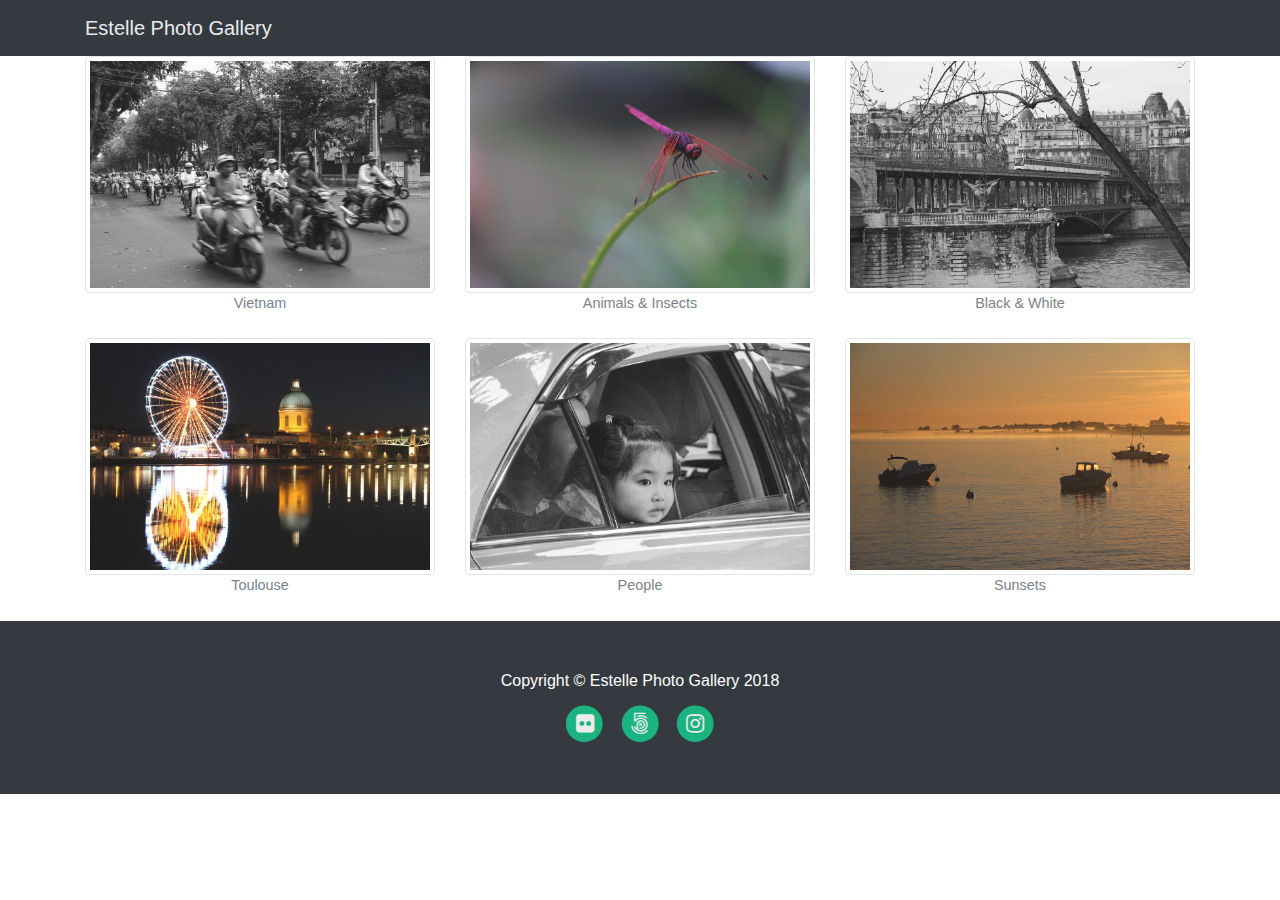
==== index.html @ 092b8db9 "Initial commit" ====
<!DOCTYPE html>
<html lang="en">

  <head>

    <meta charset="utf-8">
    <meta name="viewport" content="width=device-width, initial-scale=1, shrink-to-fit=no">
    <meta name="description" content="Photo Gallery">
    <meta name="author" content="Estelle">
    <link rel="icon" type="image/png" href="favicon.png" />

    <title>Estelle Photo Gallery</title>

    <!-- Bootstrap core CSS -->
    <link href="https://maxcdn.bootstrapcdn.com/bootstrap/4.0.0/css/bootstrap.min.css" rel="stylesheet">

    <!-- Font Awesome -->
    <link href="https://maxcdn.bootstrapcdn.com/font-awesome/4.7.0/css/font-awesome.min.css" rel="stylesheet">

    <!-- Custom styles -->
    <link href="css/styles.css" rel="stylesheet">

  </head>

  <body>

    <!-- Navigation -->
    <nav class="navbar navbar-dark bg-dark">
      <div class="container">
        <a class="navbar-brand" href="index.html">Estelle Photo Gallery</a>
      </div>
    </nav>

    <!-- Page Content -->
    <div class="container">

      <div class="row text-center text-lg-left">

        <div class="col-lg-4 col-md-4 col-xs-6">
          <a class="d-block mb-4 h-100" href="album/vietnam.html">
            <img class="img-fluid img-thumbnail" src="img/vietnam/img.jpg" alt="Vietnam">
            <figcaption class="figure-caption text-center">Vietnam</figcaption>
          </a>
        </div>
        <div class="col-lg-4 col-md-4 col-xs-6">
          <a class="d-block mb-4 h-100" href="album/animals">
            <img class="img-fluid img-thumbnail" src="img/animals/img.jpg" alt="Animals">
            <figcaption class="figure-caption text-center">Animals & Insects</figcaption>
          </a>
        </div>
        <div class="col-lg-4 col-md-4 col-xs-6">
          <a class="d-block mb-4 h-100" href="album/blackandwhite">
            <img class="img-fluid img-thumbnail" src="img/blackandwhite/img.jpg" alt="BlackAndWhite">
            <figcaption class="figure-caption text-center">Black & White</figcaption>
          </a>
        </div>
        <div class="col-lg-4 col-md-4 col-xs-6">
          <a class="d-block mb-4 h-100" href="album/toulouse">
            <img class="img-fluid img-thumbnail" src="img/toulouse/img.jpg" alt="Toulouse">
            <figcaption class="figure-caption text-center">Toulouse</figcaption>
          </a>
        </div>
        <div class="col-lg-4 col-md-4 col-xs-6">
          <a class="d-block mb-4 h-100" href="album/people">
            <img class="img-fluid img-thumbnail" src="img/people/img.jpg" alt="People">
            <figcaption class="figure-caption text-center">People</figcaption>
          </a>
        </div>
        <div class="col-lg-4 col-md-4 col-xs-6">
          <a class="d-block mb-4 h-100" href="album/sunsets">
            <img class="img-fluid img-thumbnail" src="img/sunsets/img.jpg" alt="Sunsets">
            <figcaption class="figure-caption text-center">Sunsets</figcaption>
          </a>
        </div>
      </div>

    </div>
    <!-- /.container -->

    <!-- Footer -->
    <footer class="py-5 bg-dark">
      <div class="container text-center">
        <p class="m-0 text-white">Copyright &copy; Estelle Photo Gallery 2018</p>
         <ul class="list-inline mb-0">
          <li class="list-inline-item">
            <a href="https://www.flickr.com/photos/155552305@N07/" target="_blank">
              <span class="fa-stack fa-lg">
                <i class="fa fa-circle fa-stack-2x"></i>
                <i class="fa fa-flickr fa-stack-1x fa-inverse"></i>
              </span>
            </a>
          </li>
          <li class="list-inline-item">
            <a href="https://500px.com/estellepicq" target="_blank">
              <span class="fa-stack fa-lg">
                <i class="fa fa-circle fa-stack-2x"></i>
                <i class="fa fa-500px fa-stack-1x fa-inverse"></i>
              </span>
            </a>
          </li>
          <li class="list-inline-item">
            <a href="https://www.instagram.com/estellepicq/" target="_blank">
              <span class="fa-stack fa-lg">
                <i class="fa fa-circle fa-stack-2x"></i>
                <i class="fa fa-instagram fa-stack-1x fa-inverse"></i>
              </span>
            </a>
          </li>
        </ul>
      </div>
    </footer>

    <!-- Bootstrap core JavaScript -->
    <script src="http://code.jquery.com/jquery-3.3.1.min.js"></script>
    <script src="https://maxcdn.bootstrapcdn.com/bootstrap/4.0.0/js/bootstrap.bundle.min.js"></script>

  </body>

</html>
---- css/styles.css ----
a {
  opacity: 0.9;
}

a:hover {
  text-decoration: none;
  opacity: 1;
}

.fa-circle {
  color: #19c186;
}

ul {
  margin-top: 10px;
}
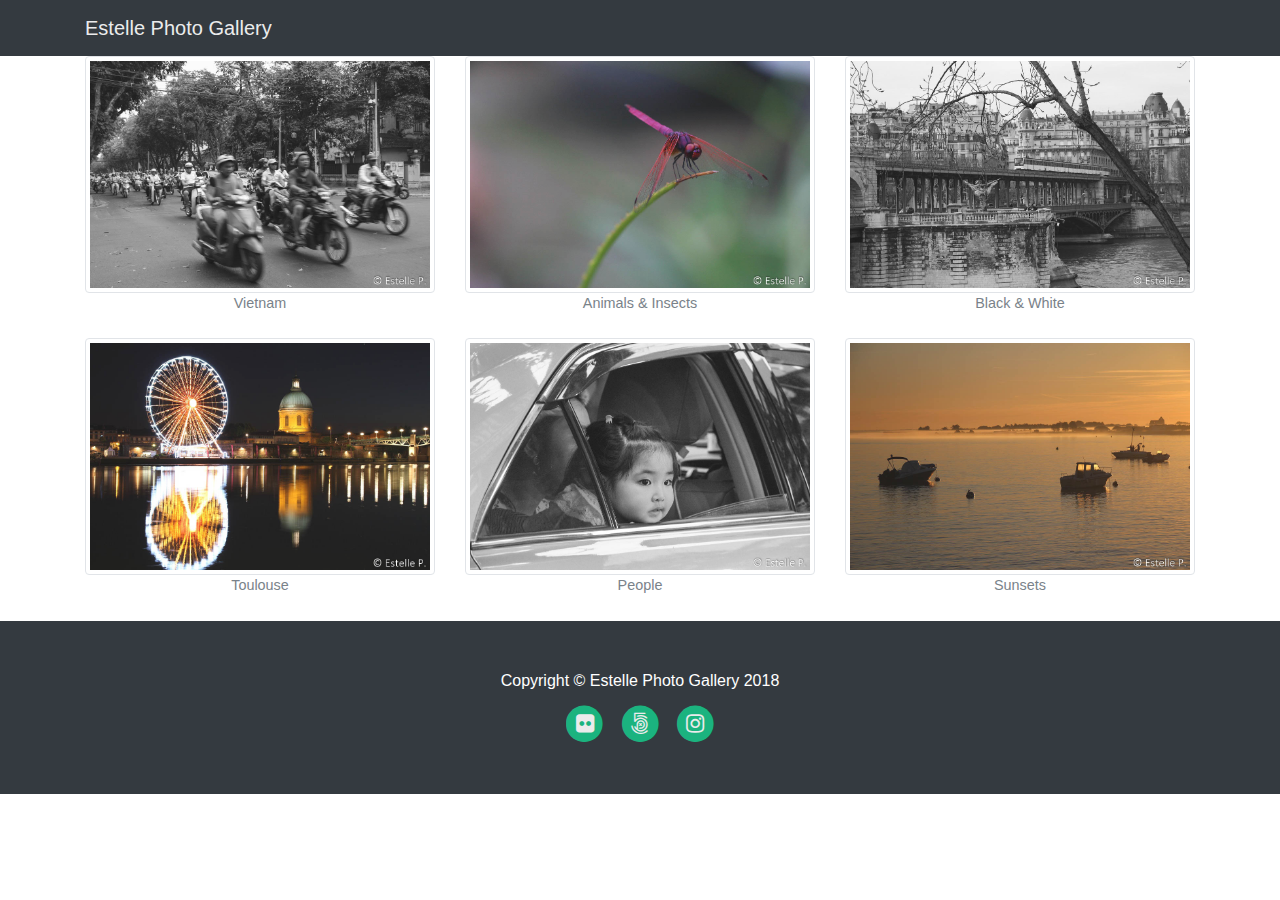
==== commit 3284a6cd: "Fix navbar link" ====
--- a/index.html
+++ b/index.html
@@ -27,7 +27,7 @@
     <!-- Navigation -->
     <nav class="navbar navbar-dark bg-dark">
       <div class="container">
-        <a class="navbar-brand" href="index.html">Estelle Photo Gallery</a>
+        <a class="navbar-brand" href="./">Estelle Photo Gallery</a>
       </div>
     </nav>
 
@@ -37,37 +37,37 @@
       <div class="row text-center text-lg-left">
 
         <div class="col-lg-4 col-md-4 col-xs-6">
-          <a class="d-block mb-4 h-100" href="album/vietnam.html">
+          <a class="d-block mb-4 h-100" href="album/vietnam/">
             <img class="img-fluid img-thumbnail" src="img/vietnam/img.jpg" alt="Vietnam">
             <figcaption class="figure-caption text-center">Vietnam</figcaption>
           </a>
         </div>
         <div class="col-lg-4 col-md-4 col-xs-6">
-          <a class="d-block mb-4 h-100" href="album/animals">
+          <a class="d-block mb-4 h-100" href="album/animals/">
             <img class="img-fluid img-thumbnail" src="img/animals/img.jpg" alt="Animals">
             <figcaption class="figure-caption text-center">Animals & Insects</figcaption>
           </a>
         </div>
         <div class="col-lg-4 col-md-4 col-xs-6">
-          <a class="d-block mb-4 h-100" href="album/blackandwhite">
+          <a class="d-block mb-4 h-100" href="album/blackandwhite/">
             <img class="img-fluid img-thumbnail" src="img/blackandwhite/img.jpg" alt="BlackAndWhite">
             <figcaption class="figure-caption text-center">Black & White</figcaption>
           </a>
         </div>
         <div class="col-lg-4 col-md-4 col-xs-6">
-          <a class="d-block mb-4 h-100" href="album/toulouse">
+          <a class="d-block mb-4 h-100" href="album/toulouse/">
             <img class="img-fluid img-thumbnail" src="img/toulouse/img.jpg" alt="Toulouse">
             <figcaption class="figure-caption text-center">Toulouse</figcaption>
           </a>
         </div>
         <div class="col-lg-4 col-md-4 col-xs-6">
-          <a class="d-block mb-4 h-100" href="album/people">
+          <a class="d-block mb-4 h-100" href="album/people/">
             <img class="img-fluid img-thumbnail" src="img/people/img.jpg" alt="People">
             <figcaption class="figure-caption text-center">People</figcaption>
           </a>
         </div>
         <div class="col-lg-4 col-md-4 col-xs-6">
-          <a class="d-block mb-4 h-100" href="album/sunsets">
+          <a class="d-block mb-4 h-100" href="album/sunsets/">
             <img class="img-fluid img-thumbnail" src="img/sunsets/img.jpg" alt="Sunsets">
             <figcaption class="figure-caption text-center">Sunsets</figcaption>
           </a>
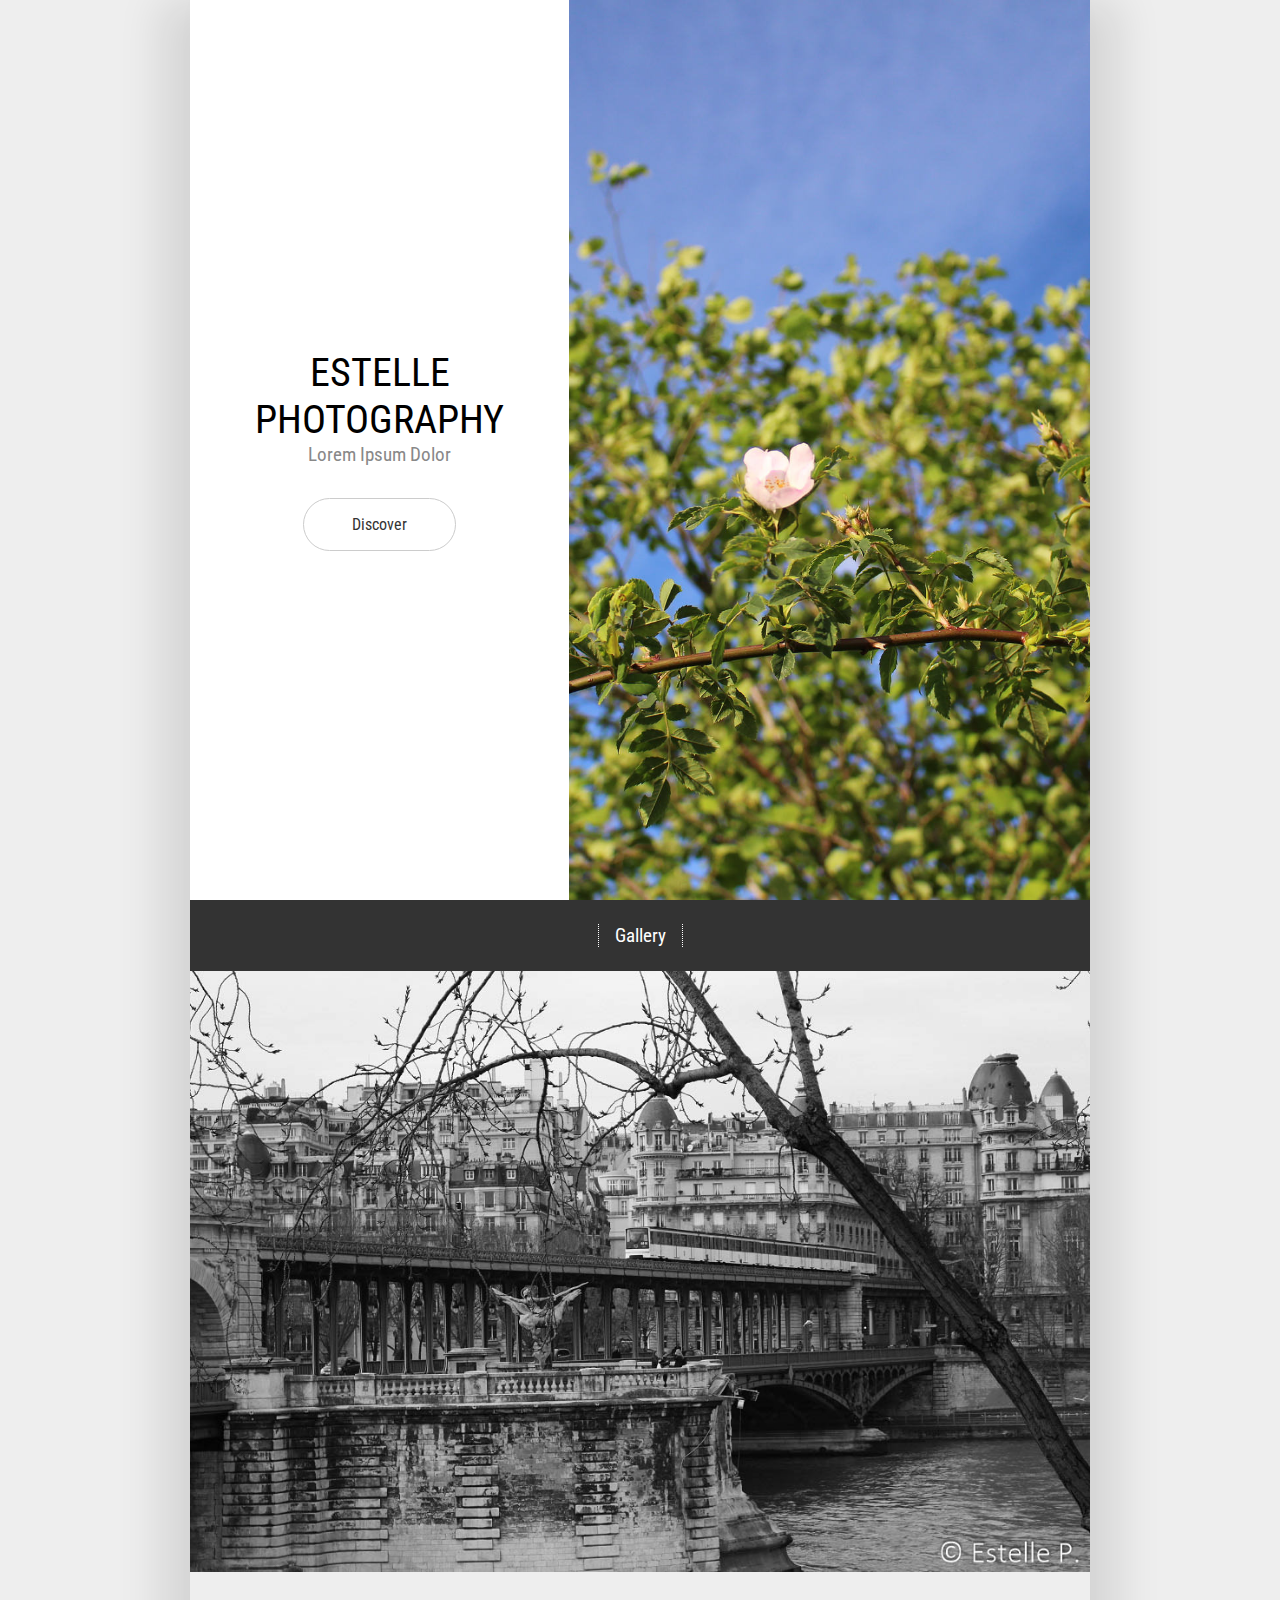
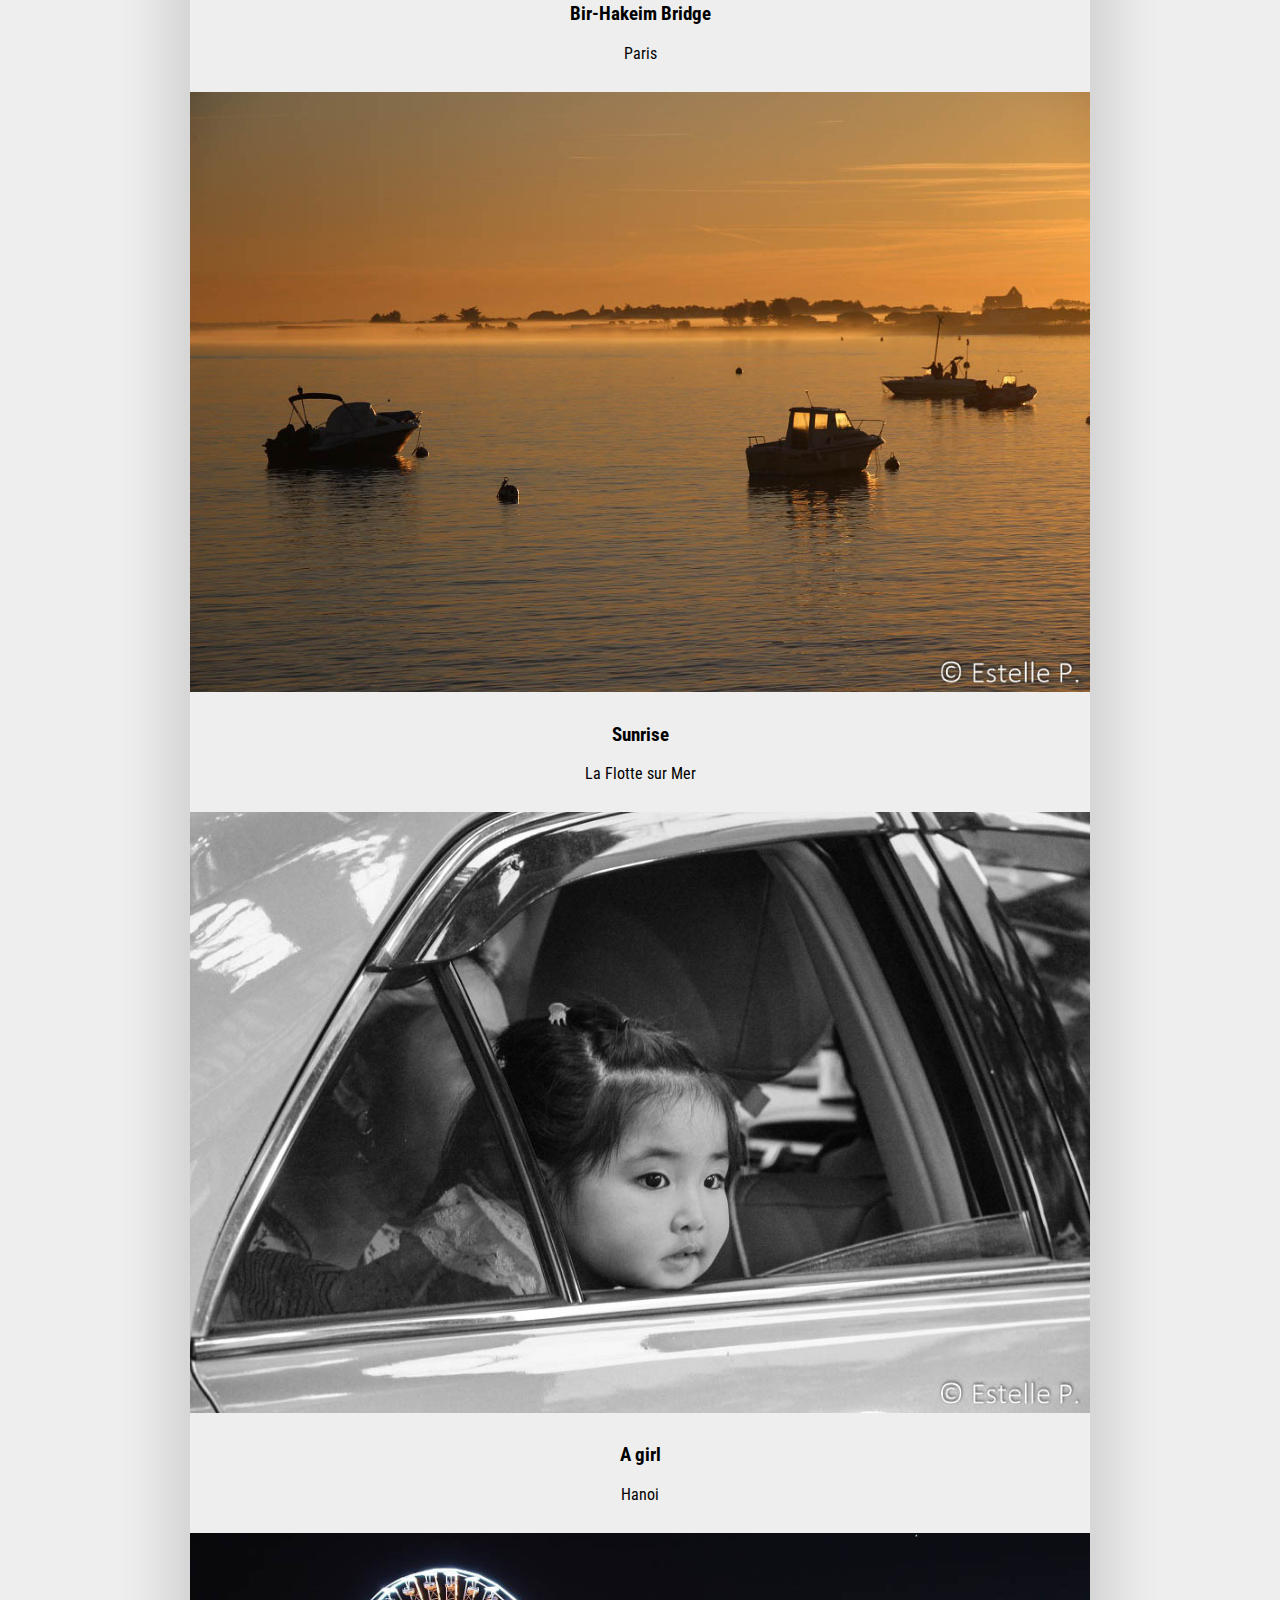
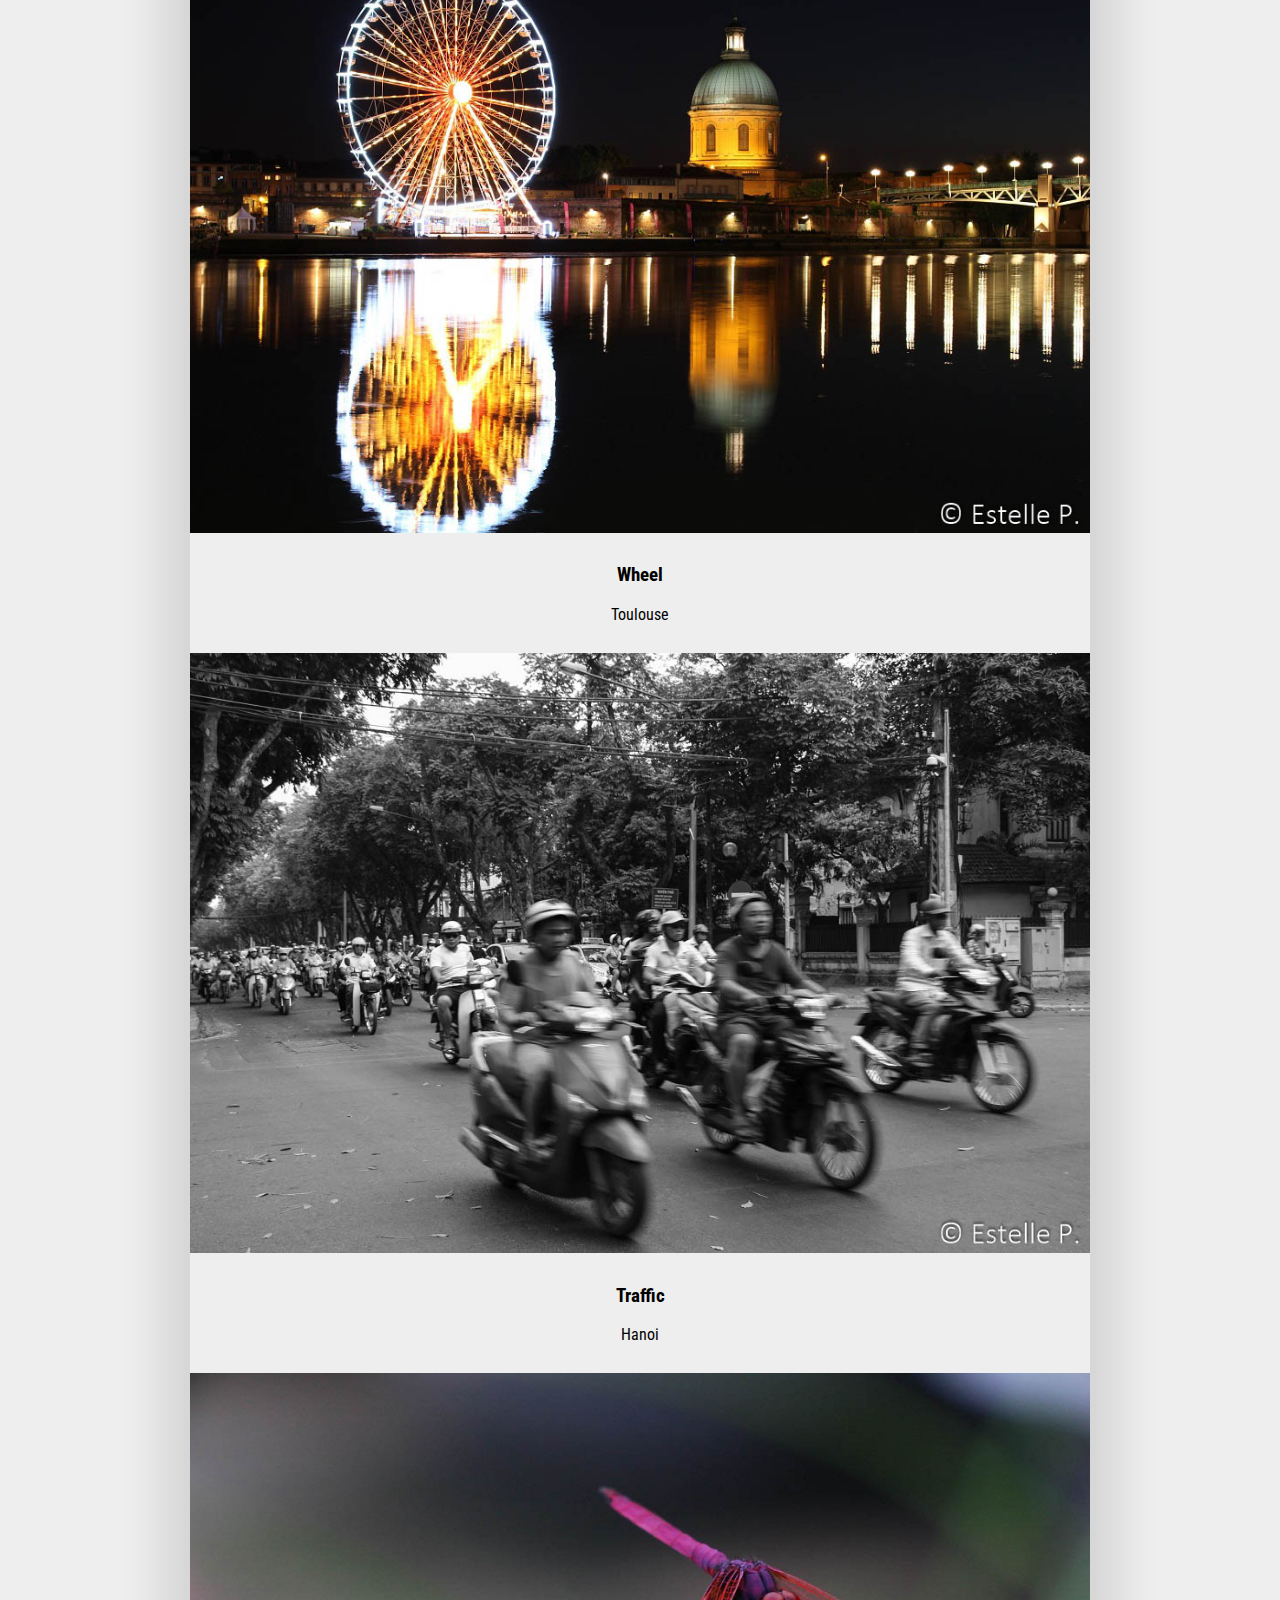
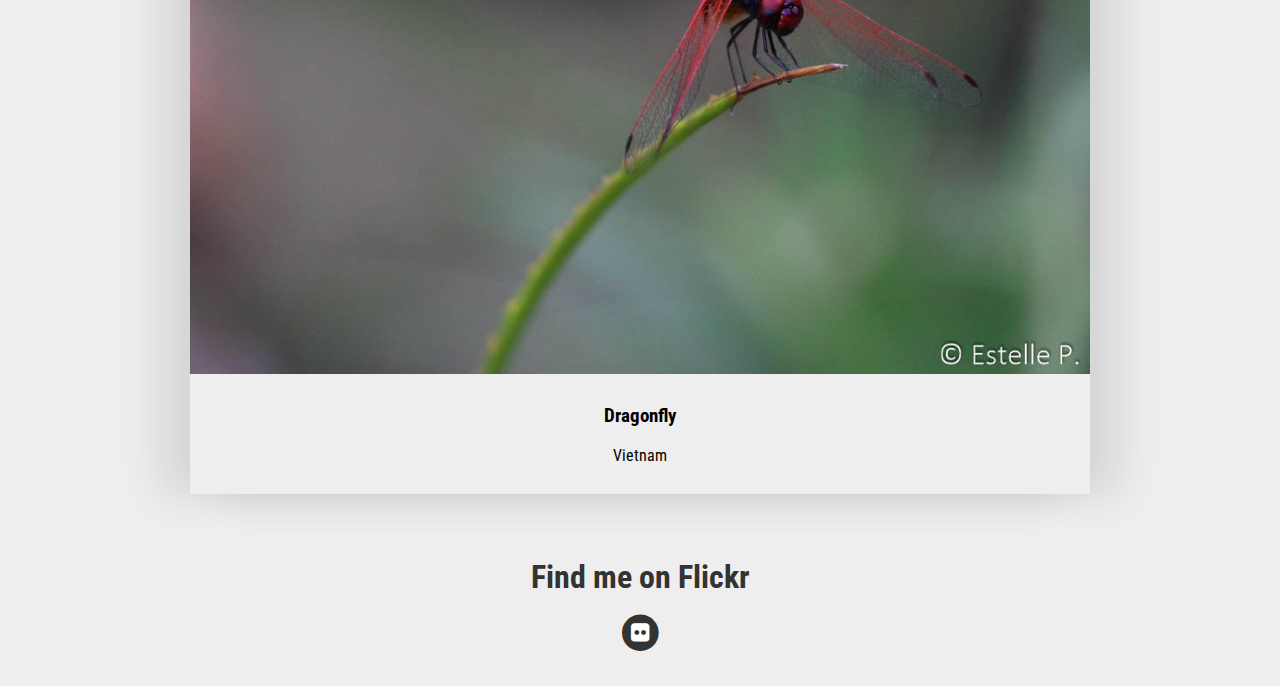
==== commit d323cc72: "New Design" ====
--- a/index.html
+++ b/index.html
@@ -5,114 +5,90 @@
 
     <meta charset="utf-8">
     <meta name="viewport" content="width=device-width, initial-scale=1, shrink-to-fit=no">
-    <meta name="description" content="Photo Gallery">
-    <meta name="author" content="Estelle">
+    <meta name="description" content="Estelle Picq Photo Gallery">
+    <meta name="author" content="Estelle Picq">
     <link rel="icon" type="image/png" href="favicon.png" />
 
-    <title>Estelle Photo Gallery</title>
+    <title>Estelle Photography</title>
 
-    <!-- Bootstrap core CSS -->
-    <link href="https://maxcdn.bootstrapcdn.com/bootstrap/4.0.0/css/bootstrap.min.css" rel="stylesheet">
-
-    <!-- Font Awesome -->
     <link href="https://maxcdn.bootstrapcdn.com/font-awesome/4.7.0/css/font-awesome.min.css" rel="stylesheet">
-
-    <!-- Custom styles -->
     <link href="css/styles.css" rel="stylesheet">
 
   </head>
 
   <body>
 
-    <!-- Navigation -->
-    <nav class="navbar navbar-dark bg-dark">
-      <div class="container">
-        <a class="navbar-brand" href="./">Estelle Photo Gallery</a>
-      </div>
-    </nav>
+    <main>
 
-    <!-- Page Content -->
-    <div class="container">
-
-      <div class="row text-center text-lg-left">
-
-        <div class="col-lg-4 col-md-4 col-xs-6">
-          <a class="d-block mb-4 h-100" href="album/vietnam/">
-            <img class="img-fluid img-thumbnail" src="img/vietnam/img.jpg" alt="Vietnam">
-            <figcaption class="figure-caption text-center">Vietnam</figcaption>
-          </a>
+      <div id="landing">
+        <div id="landing-text">
+          <div id="landing-text-inner">
+            <h1>Estelle Photography</h1>
+            <h2>Lorem ipsum dolor</h2>
+            <a href="#images" class="btn" id="view-work">Discover</a>
+          </div>
         </div>
-        <div class="col-lg-4 col-md-4 col-xs-6">
-          <a class="d-block mb-4 h-100" href="album/animals/">
-            <img class="img-fluid img-thumbnail" src="img/animals/img.jpg" alt="Animals">
-            <figcaption class="figure-caption text-center">Animals & Insects</figcaption>
-          </a>
-        </div>
-        <div class="col-lg-4 col-md-4 col-xs-6">
-          <a class="d-block mb-4 h-100" href="album/blackandwhite/">
-            <img class="img-fluid img-thumbnail" src="img/blackandwhite/img.jpg" alt="BlackAndWhite">
-            <figcaption class="figure-caption text-center">Black & White</figcaption>
-          </a>
-        </div>
-        <div class="col-lg-4 col-md-4 col-xs-6">
-          <a class="d-block mb-4 h-100" href="album/toulouse/">
-            <img class="img-fluid img-thumbnail" src="img/toulouse/img.jpg" alt="Toulouse">
-            <figcaption class="figure-caption text-center">Toulouse</figcaption>
-          </a>
-        </div>
-        <div class="col-lg-4 col-md-4 col-xs-6">
-          <a class="d-block mb-4 h-100" href="album/people/">
-            <img class="img-fluid img-thumbnail" src="img/people/img.jpg" alt="People">
-            <figcaption class="figure-caption text-center">People</figcaption>
-          </a>
-        </div>
-        <div class="col-lg-4 col-md-4 col-xs-6">
-          <a class="d-block mb-4 h-100" href="album/sunsets/">
-            <img class="img-fluid img-thumbnail" src="img/sunsets/img.jpg" alt="Sunsets">
-            <figcaption class="figure-caption text-center">Sunsets</figcaption>
-          </a>
-        </div>
+        <div id="landing-image"></div>
       </div>
 
-    </div>
-    <!-- /.container -->
+      <div id="images">
 
-    <!-- Footer -->
-    <footer class="py-5 bg-dark">
-      <div class="container text-center">
-        <p class="m-0 text-white">Copyright &copy; Estelle Photo Gallery 2018</p>
-         <ul class="list-inline mb-0">
-          <li class="list-inline-item">
-            <a href="https://www.flickr.com/photos/155552305@N07/" target="_blank">
-              <span class="fa-stack fa-lg">
-                <i class="fa fa-circle fa-stack-2x"></i>
-                <i class="fa fa-flickr fa-stack-1x fa-inverse"></i>
-              </span>
-            </a>
-          </li>
-          <li class="list-inline-item">
-            <a href="https://500px.com/estellepicq" target="_blank">
-              <span class="fa-stack fa-lg">
-                <i class="fa fa-circle fa-stack-2x"></i>
-                <i class="fa fa-500px fa-stack-1x fa-inverse"></i>
-              </span>
-            </a>
-          </li>
-          <li class="list-inline-item">
-            <a href="https://www.instagram.com/estellepicq/" target="_blank">
-              <span class="fa-stack fa-lg">
-                <i class="fa fa-circle fa-stack-2x"></i>
-                <i class="fa fa-instagram fa-stack-1x fa-inverse"></i>
-              </span>
-            </a>
-          </li>
-        </ul>
+        <div id="header">
+          <h2>Gallery</h2>
+        </div>
+
+        <img src="img/blackandwhite.jpg" alt="Black and white">
+        <div class="caption">
+          <h3>Bir-Hakeim Bridge</h3>
+          <p>Paris</p>
+        </div>
+
+        <img src="img/sunsets.jpg" alt="Sunsets">
+        <div class="caption">
+          <h3>Sunrise</h3>
+          <p>La Flotte sur Mer</p>
+        </div>
+
+        <img src="img/people.jpg" alt="People">
+        <div class="caption">
+          <h3>A girl</h3>
+          <p>Hanoi</p>
+        </div>
+
+        <img src="img/toulouse.jpg" alt="Toulouse">
+        <div class="caption">
+          <h3>Wheel</h3>
+          <p>Toulouse</p>
+        </div>
+
+        <img src="img/vietnam.jpg" alt="VIetnam">
+        <div class="caption">
+          <h3>Traffic</h3>
+          <p>Hanoi</p>
+        </div>
+
+        <img src="img/animals.jpg" alt="Animals">
+        <div class="caption">
+          <h3>Dragonfly</h3>
+          <p>Vietnam</p>
+        </div>
+
       </div>
+
+    </main>
+
+    <footer>
+      <h3>Find me on Flickr</h3>
+      <a href="https://www.flickr.com/photos/estellepicq/" target="_blank">
+        <span class="fa-stack fa-lg">
+          <i class="fa fa-circle fa-stack-2x"></i>
+          <i class="fa fa-flickr fa-stack-1x fa-inverse"></i>
+        </span>
+      </a>
     </footer>
 
-    <!-- Bootstrap core JavaScript -->
     <script src="http://code.jquery.com/jquery-3.3.1.min.js"></script>
-    <script src="https://maxcdn.bootstrapcdn.com/bootstrap/4.0.0/js/bootstrap.bundle.min.js"></script>
+    <script src="js/main.js"></script>
 
   </body>
 
--- a/css/styles.css
+++ b/css/styles.css
@@ -1,16 +1,141 @@
-a {
-  opacity: 0.9;
+@import url('https://fonts.googleapis.com/css?family=Roboto+Condensed');
+
+body {
+    font-family: 'Roboto Condensed', sans-serif;
+    margin: 0;
+    background: #eee;
+    height: auto;
 }
 
-a:hover {
-  text-decoration: none;
-  opacity: 1;
+h1 {
+    font-weight: 400;
+    font-size: 2.5rem;
+    text-transform: uppercase;
+    margin: 0;
 }
 
-.fa-circle {
-  color: #19c186;
+h2 {
+    font-weight: 400;
+    font-size: 1.2rem;
+    text-transform: capitalize;
+    margin: 0;
 }
 
-ul {
-  margin-top: 10px;
+img {
+    display: block;
+    width: 100%;
 }
+
+#header {
+    padding: 1.5rem;
+    text-align: center;
+    background: #333;
+    color: #fff;
+}
+
+#header h2 {
+    border-left: dotted 1px #fff;
+    border-right: dotted 1px #fff;
+    display: inline-block;
+    padding-right: 1rem;
+    padding-left: 1rem;
+}
+
+main {
+    max-width: 900px;
+    margin: auto;
+    box-shadow: 30px 0px 40px rgba(0,0,0,0.1),
+                -30px 0px 40px rgba(0,0,0,0.1);
+}
+
+#landing {
+    background: #fff;
+}
+
+#landing-text {
+    display: flex;
+    flex: 0 1 40vw;
+    height: 50vh;
+    justify-content: center;
+    align-items: center;
+    text-align: center;
+    padding-right: 1rem;
+    padding-left: 1rem;
+}
+
+#landing-text h2 {
+    color: #888;
+}
+
+#landing-image {
+    background: url('../img/main.jpg');
+    background-position: center;
+    background-size: cover;
+    background-repeat: none;
+    height: 50vh;
+    flex: 0 1 60vw;
+    margin: 0;
+}
+
+.btn {
+    padding: 0.5rem 2rem;
+    border: 1px #ccc solid;
+    display: inline-block;
+    margin: 2rem 0 0;
+    border-radius: 50px;
+    text-decoration: none;
+    color: #333;
+    transition: background 500ms ease;
+}
+
+.btn:hover {
+    background: #f4f4f4;
+}
+
+.caption {
+    padding: 0.8rem;
+    text-align: center;
+}
+
+footer {
+    text-align: center;
+    padding: 2rem 1rem;
+    margin: auto;
+    color: #333; 
+}
+
+footer h3 {
+    font-size: 2rem;
+    margin-bottom: 1rem;
+}
+
+footer .fa-stack {
+    color: #333;
+}
+
+footer .fa-stack:hover {
+    color: #59a4cc;
+}
+
+/* Screen Sizes 500px and Up */
+@media (min-width: 500px) {
+    #landing {
+      display: flex;
+      height: 100%;
+    }
+  
+    #landing-text {
+      height: 100vh;
+    }
+  
+    #landing-image {
+      height: 100vh;
+    }
+  }
+  
+  /* Screen Sizes 700px and Up */
+  @media (min-width: 700px) {
+    .btn {
+      padding: 1rem 3rem;
+    }
+  }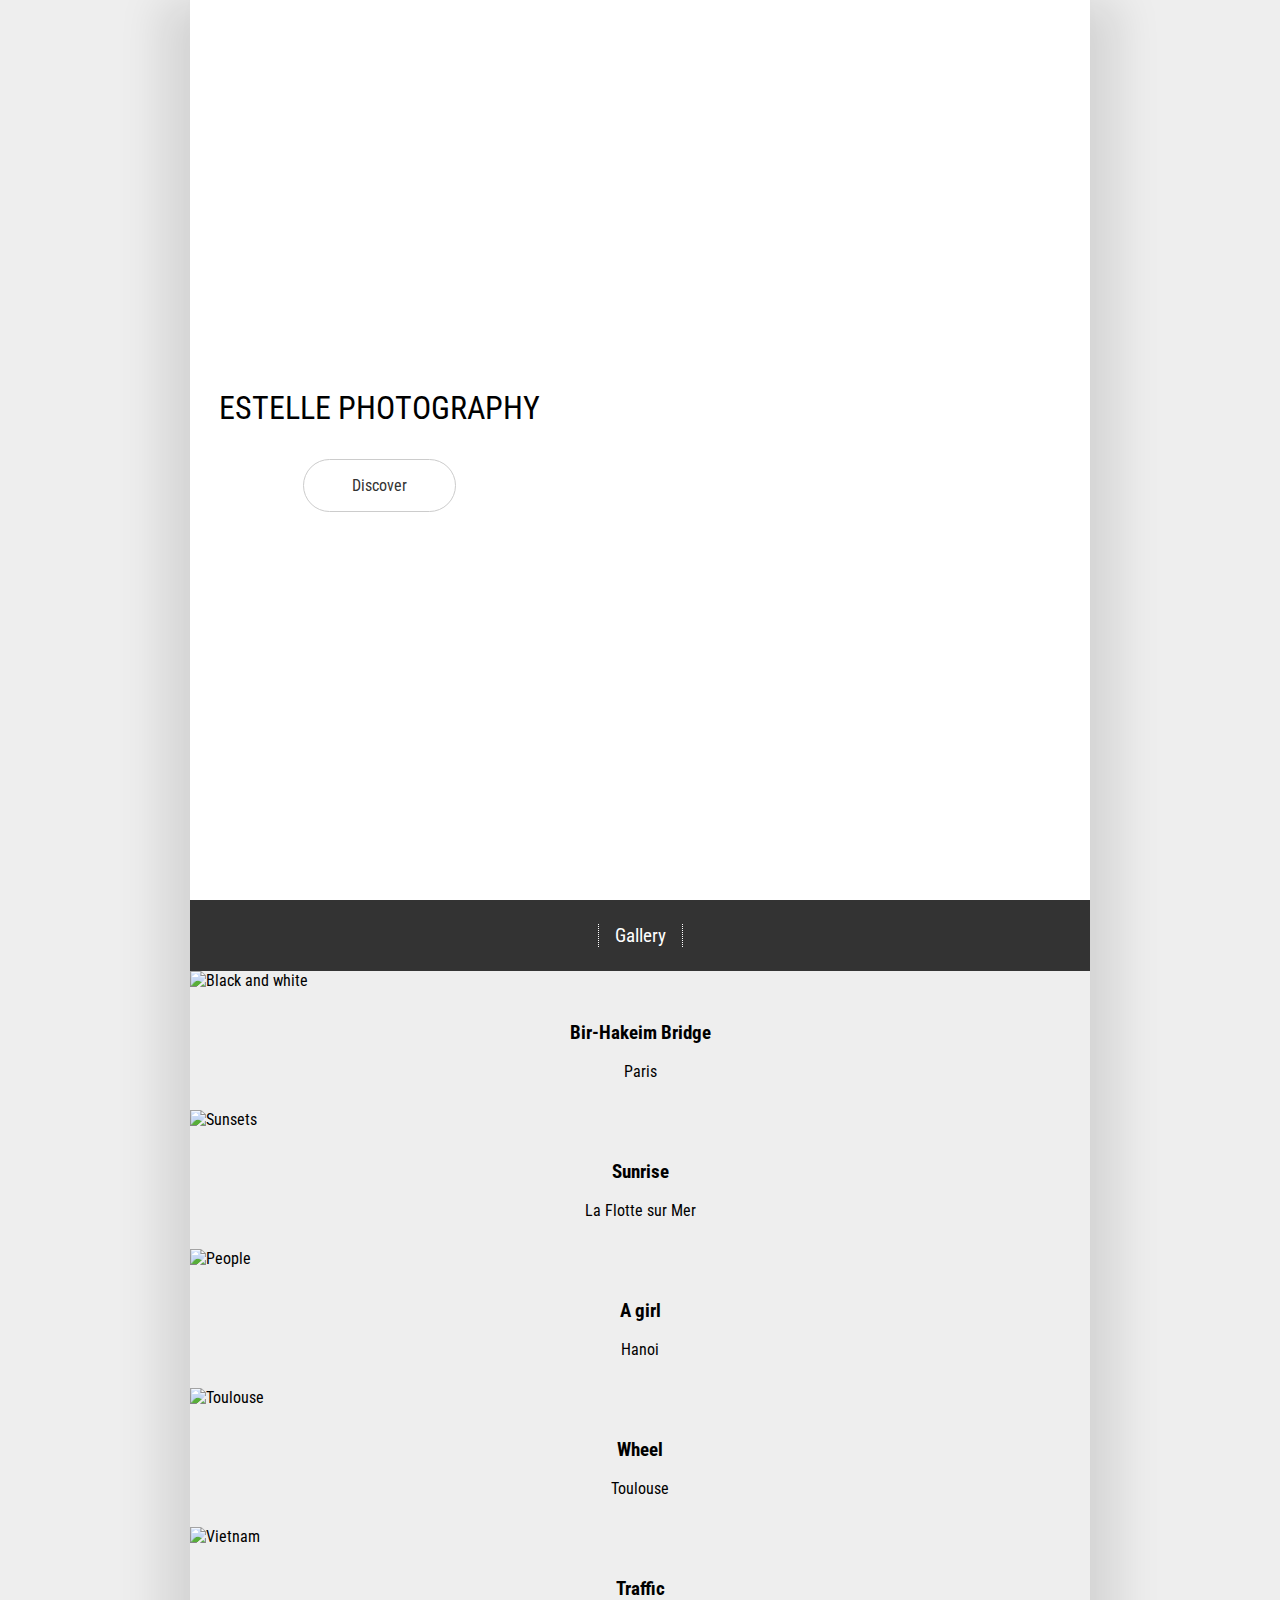
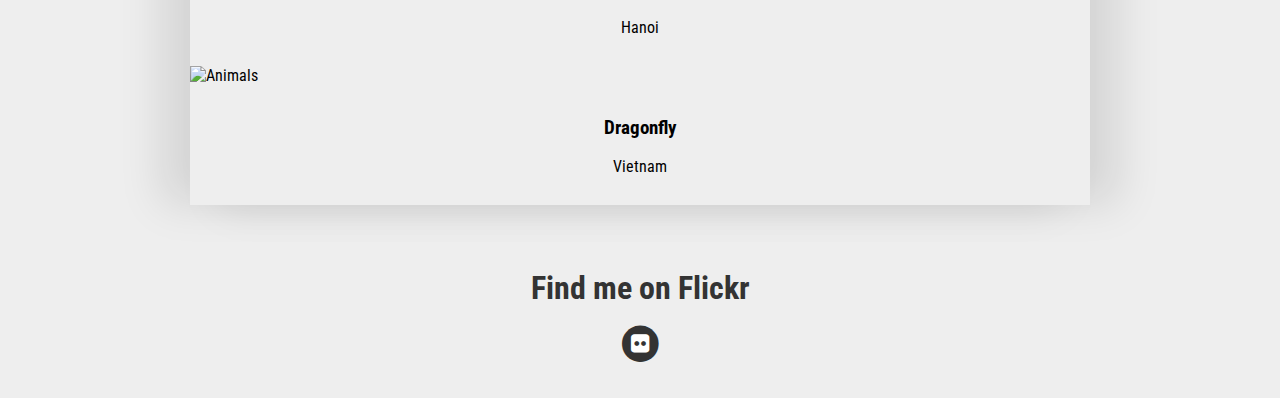
==== commit 55e57efa: "Images are now links from flickr" ====
--- a/index.html
+++ b/index.html
@@ -24,7 +24,7 @@
         <div id="landing-text">
           <div id="landing-text-inner">
             <h1>Estelle Photography</h1>
-            <h2>Lorem ipsum dolor</h2>
+            <!-- <h2></h2> -->
             <a href="#images" class="btn" id="view-work">Discover</a>
           </div>
         </div>
@@ -37,37 +37,37 @@
           <h2>Gallery</h2>
         </div>
 
-        <img src="img/blackandwhite.jpg" alt="Black and white">
+        <img src="https://farm2.staticflickr.com/1870/44454855451_32920d5850_c.jpg" alt="Black and white">
         <div class="caption">
           <h3>Bir-Hakeim Bridge</h3>
           <p>Paris</p>
         </div>
 
-        <img src="img/sunsets.jpg" alt="Sunsets">
+        <img src="https://farm2.staticflickr.com/1882/44454840001_d9817130b1_c.jpg" alt="Sunsets">
         <div class="caption">
           <h3>Sunrise</h3>
           <p>La Flotte sur Mer</p>
         </div>
 
-        <img src="img/people.jpg" alt="People">
+        <img src="https://farm2.staticflickr.com/1853/43588791485_1d6be278ec_c.jpg" alt="People">
         <div class="caption">
           <h3>A girl</h3>
           <p>Hanoi</p>
         </div>
 
-        <img src="img/toulouse.jpg" alt="Toulouse">
+        <img src="https://farm2.staticflickr.com/1892/42646036350_4726d9552e_c.jpg" alt="Toulouse">
         <div class="caption">
           <h3>Wheel</h3>
           <p>Toulouse</p>
         </div>
 
-        <img src="img/vietnam.jpg" alt="VIetnam">
+        <img src="https://farm5.staticflickr.com/4263/34965174521_af4424aba1_c.jpg" alt="Vietnam">
         <div class="caption">
           <h3>Traffic</h3>
           <p>Hanoi</p>
         </div>
 
-        <img src="img/animals.jpg" alt="Animals">
+        <img src="https://farm5.staticflickr.com/4250/34708982640_88fe6c045b_c.jpg" alt="Animals">
         <div class="caption">
           <h3>Dragonfly</h3>
           <p>Vietnam</p>
--- a/css/styles.css
+++ b/css/styles.css
@@ -9,7 +9,7 @@
 
 h1 {
     font-weight: 400;
-    font-size: 2.5rem;
+    font-size: 2rem;
     text-transform: uppercase;
     margin: 0;
 }
@@ -68,7 +68,7 @@
 }
 
 #landing-image {
-    background: url('../img/main.jpg');
+    background: url('https://farm2.staticflickr.com/1886/44454862101_acabf5337d_k.jpg');
     background-position: center;
     background-size: cover;
     background-repeat: none;
@@ -101,7 +101,7 @@
     text-align: center;
     padding: 2rem 1rem;
     margin: auto;
-    color: #333; 
+    color: #333;
 }
 
 footer h3 {
@@ -123,19 +123,19 @@
       display: flex;
       height: 100%;
     }
-  
+
     #landing-text {
       height: 100vh;
     }
-  
+
     #landing-image {
       height: 100vh;
     }
   }
-  
+
   /* Screen Sizes 700px and Up */
   @media (min-width: 700px) {
     .btn {
       padding: 1rem 3rem;
     }
-  }+  }
